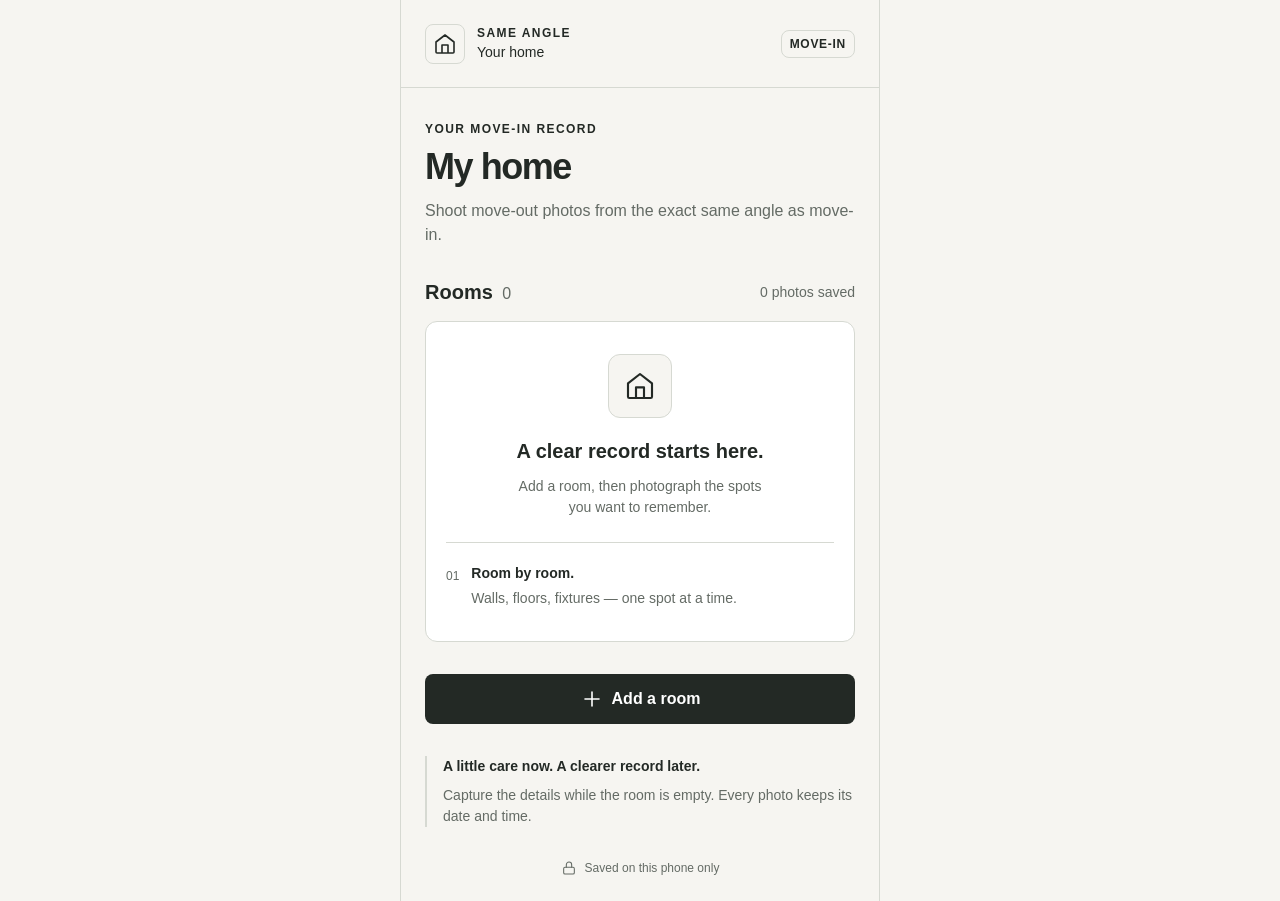
==== index.html @ a42464ee "Add rooms, spots and timestamped move-in capture" ====
<!doctype html>
<html lang="en">
<head>
  <meta charset="utf-8">
  <meta name="viewport" content="width=device-width, initial-scale=1, viewport-fit=cover">
  <meta name="theme-color" content="#f6f5f1">
  <meta name="description" content="Photograph your move-in. Keep a clear record of every room, on this phone only.">
  <title>Same Angle</title>
  <link rel="stylesheet" href="css/app.css">
</head>
<body>
  <main id="app" tabindex="-1"></main>
  <dialog id="sheet" aria-labelledby="sheet-title"></dialog>
  <div id="toast" role="status" aria-live="polite"></div>
  <script type="module" src="js/app.js"></script>
</body>
</html>
---- css/app.css ----
:root {
  color-scheme: light;
  --paper: #f6f5f1;
  --surface: #fff;
  --ink: #232925;
  --muted: #646b65;
  --line: #d6d9d2;
  --camera: #161b18;
  --danger: #9d352a;
  --text-xs: 12px;
  --text-sm: 14px;
  --text-base: 16px;
  --text-lg: 20px;
  --text-xl: 28px;
  --text-display: 36px;
  --s1: 4px;
  --s2: 8px;
  --s3: 12px;
  --s4: 16px;
  --s5: 20px;
  --s6: 24px;
  --s8: 32px;
  --s10: 40px;
  --s12: 48px;
  --radius: 12px;
  --radius-small: 8px;
  --shadow: 0 2px 8px #23292508;
  --shadow-sheet: 0 16px 48px #0003;
  font-family: -apple-system, BlinkMacSystemFont, "Segoe UI", sans-serif;
  font-size: var(--text-base);
  font-variant-numeric: tabular-nums;
  line-height: 1.5;
  color: var(--ink);
  background: var(--paper);
}
* { box-sizing: border-box; }
body { margin: 0; }
button, input { font: inherit; }
button, a, input, label { -webkit-tap-highlight-color: transparent; }
button, a { touch-action: manipulation; }
button, .upload-button { cursor: pointer; }
button { min-height: var(--s12); border: 1px solid transparent; }
button:disabled { cursor: wait; opacity: .45; }
a { color: inherit; text-decoration: none; }
svg { width: var(--s6); height: var(--s6); flex-shrink: 0; }
img { display: block; max-width: 100%; }
h1, h2, h3, p { margin: 0; }
h1 { font-size: var(--text-display); letter-spacing: -.04em; line-height: 1.15; font-weight: 650; overflow-wrap: anywhere; }
h2 { font-size: var(--text-lg); line-height: 1.3; font-weight: 600; overflow-wrap: anywhere; }
h3 { font-size: var(--text-base); font-weight: 600; overflow-wrap: anywhere; }
:focus-visible { outline: 3px solid var(--muted); outline-offset: var(--s1); }
#app { max-width: 480px; min-height: 100dvh; margin: auto; outline: none; }
.appbar { display: flex; align-items: center; gap: var(--s3); min-height: 88px; padding: var(--s4) var(--s6); border-bottom: 1px solid var(--line); }
.brand-icon { display: grid; place-items: center; height: var(--s10); width: var(--s10); border: 1px solid var(--line); border-radius: var(--radius-small); }
.eyebrow { font-size: var(--text-xs); font-weight: 650; letter-spacing: .12em; }
.bar-title { font-size: var(--text-sm); }
.badge { margin-left: auto; font-size: var(--text-xs); letter-spacing: .06em; font-weight: 600; border: 1px solid var(--line); border-radius: var(--radius-small); padding: var(--s1) var(--s2); white-space: nowrap; }
.page { padding: var(--s8) var(--s6) var(--s6); }
.page-heading { margin-bottom: var(--s8); }
.page-heading h1 { margin-top: var(--s2); margin-bottom: var(--s3); }
.muted { color: var(--muted); }
.small { font-size: var(--text-sm); }
.section-heading { display: flex; align-items: center; justify-content: space-between; gap: var(--s2); margin-bottom: var(--s4); }
.count { color: var(--muted); font-weight: 400; font-size: var(--text-base); margin-left: var(--s1); }
.empty-state { padding: var(--s8) var(--s5); border: 1px solid var(--line); border-radius: var(--radius); background: var(--surface); text-align: center; margin-bottom: var(--s5); }
.empty-icon { display: grid; place-items: center; margin: 0 auto var(--s5); width: 64px; height: 64px; background: var(--paper); border: 1px solid var(--line); border-radius: var(--radius); }
.empty-icon svg { width: var(--s8); height: var(--s8); }
.empty-state > p { margin: var(--s3) auto 0; color: var(--muted); font-size: var(--text-sm); max-width: 264px; }
.empty-example { display: flex; align-items: flex-start; gap: var(--s3); text-align: left; margin-top: var(--s6); padding-top: var(--s5); border-top: 1px solid var(--line); font-size: var(--text-sm); }
.empty-example > span { color: var(--muted); font-size: var(--text-xs); padding-top: var(--s1); }
.empty-example p { color: var(--muted); margin-top: var(--s1); }
.primary, .secondary, .danger { display: inline-flex; align-items: center; justify-content: center; gap: var(--s2); border-radius: var(--radius-small); padding: var(--s3) var(--s4); font-weight: 600; }
.primary { background: var(--ink); color: var(--surface); }
.secondary { background: var(--surface); color: var(--ink); border-color: var(--line); }
.danger { background: var(--danger); color: var(--surface); }
.text-danger { color: var(--danger); background: transparent; border-radius: var(--radius-small); }
.full { width: 100%; margin-top: var(--s3); }
.note { border-left: 2px solid var(--line); margin-top: var(--s8); padding-left: var(--s4); font-size: var(--text-sm); }
.note strong { font-weight: 550; }
.note p { color: var(--muted); margin-top: var(--s2); }
.privacy { display: flex; align-items: center; justify-content: center; gap: var(--s2); font-size: var(--text-xs); color: var(--muted); margin-top: var(--s8); }
.privacy svg { width: var(--s4); height: var(--s4); }
.icon-button { width: var(--s12); min-width: var(--s12); height: var(--s12); display: inline-flex; align-items: center; justify-content: center; background: transparent; color: inherit; border-radius: var(--radius-small); }
.card-list { display: grid; gap: var(--s4); margin-bottom: var(--s4); }
.room-card { display: flex; align-items: center; background: var(--surface); border: 1px solid var(--line); border-radius: var(--radius); box-shadow: var(--shadow); padding-right: var(--s1); }
.room-link { display: flex; align-items: center; gap: var(--s3); padding: var(--s4) 0 var(--s4) var(--s4); flex: 1; min-width: 0; }
.room-link > div { flex: 1; min-width: 0; }
.room-link > svg { width: var(--s4); }
.room-thumb { width: 64px; height: 64px; object-fit: cover; border-radius: var(--radius-small); flex-shrink: 0; }
.placeholder { display: grid; place-items: center; color: var(--muted); background: var(--paper); }
.room-link p { margin-top: var(--s1); }
.spot-card { background: var(--surface); border: 1px solid var(--line); border-radius: var(--radius); overflow: hidden; box-shadow: var(--shadow); }
.spot-photo, .review-photo { width: 100%; aspect-ratio: 4/3; object-fit: contain; background: var(--camera); }
.review-photo { border-radius: var(--radius); }
.spot-details { display: flex; justify-content: space-between; gap: var(--s2); padding: var(--s4); }
.spot-details > div { min-width: 0; }
.photo-caption, time { font-size: var(--text-xs); color: var(--muted); }
.photo-caption { margin-top: var(--s3); margin-bottom: var(--s1); }
.retake { display: flex; align-items: center; justify-content: space-between; min-height: var(--s12); border-top: 1px solid var(--line); padding: var(--s3) var(--s4); font-size: var(--text-sm); }
.retake svg { width: var(--s4); }
.photo-placeholder { display: flex; flex-direction: column; align-items: center; justify-content: center; gap: var(--s3); min-height: 160px; background: var(--paper); color: var(--muted); font-size: var(--text-sm); }
label { display: block; margin: var(--s6) 0 var(--s2); font-size: var(--text-sm); font-weight: 600; }
input { width: 100%; min-height: var(--s12); padding: var(--s3); background: var(--surface); border: 1px solid var(--muted); border-radius: var(--radius-small); color: var(--ink); }
dialog { color: var(--ink); background: var(--paper); border: 1px solid var(--line); border-radius: var(--radius) var(--radius) 0 0; width: min(100%, 480px); max-width: 480px; max-height: 85dvh; margin: auto auto 0; padding: var(--s6); box-shadow: var(--shadow-sheet); }
dialog::backdrop { background: #161b1880; }
dialog h2 { margin-bottom: var(--s3); }
.handle { display: block; width: var(--s8); height: var(--s1); background: var(--line); border-radius: var(--radius-small); margin: 0 auto var(--s6); }
.sheet-actions { display: grid; grid-template-columns: 1fr 1fr; gap: var(--s3); margin-top: var(--s6); }
.sheet-content { display: grid; gap: var(--s3); }
#toast { position: fixed; bottom: max(var(--s6), env(safe-area-inset-bottom)); left: 50%; transform: translate(-50%, var(--s4)); width: max-content; max-width: calc(100% - var(--s8)); padding: var(--s3) var(--s4); border: 1px solid var(--muted); border-radius: var(--radius-small); color: var(--surface); background: var(--ink); font-size: var(--text-sm); box-shadow: var(--shadow-sheet); opacity: 0; pointer-events: none; transition: opacity .15s, transform .15s; z-index: 3; }
#toast.visible { opacity: 1; transform: translate(-50%, 0); }
.camera-screen { min-height: 100dvh; background: var(--camera); color: var(--surface); display: flex; flex-direction: column; padding-bottom: env(safe-area-inset-bottom); }
.camera-screen .appbar { border-color: var(--muted); }
.camera-screen .badge { border-color: var(--muted); }
.camera-heading { padding: var(--s5) var(--s6); }
.camera-heading h1 { font-size: var(--text-xl); }
.camera-heading p { margin-top: var(--s1); font-size: var(--text-sm); }
.viewfinder { position: relative; aspect-ratio: 4/3; width: 100%; background: #000; overflow: hidden; }
video { width: 100%; height: 100%; object-fit: contain; display: block; }
.viewfinder-corners { position: absolute; inset: var(--s4); border: 1px solid #ffffff80; pointer-events: none; border-radius: var(--radius-small); }
.camera-status { position: absolute; inset: 0; padding: var(--s8); background: var(--camera); display: flex; flex-direction: column; align-items: center; justify-content: center; gap: var(--s3); text-align: center; }
.camera-status[hidden] { display: none; }
.camera-status p { max-width: 264px; font-size: var(--text-sm); }
.status-icon svg { width: var(--s10); height: var(--s10); }
.camera-controls { text-align: center; padding: var(--s5) var(--s6) var(--s6); margin-top: auto; }
.capture-hint { font-size: var(--text-xs); margin-bottom: var(--s5); }
.shutter { width: 80px; height: 80px; min-height: 80px; padding: var(--s1); border: 2px solid var(--surface); border-radius: 50%; background: transparent; }
.shutter span { display: block; height: 100%; width: 100%; border-radius: 50%; background: var(--surface); }
.upload-button { display: flex; align-items: center; justify-content: center; min-height: var(--s12); margin: var(--s4) 0 0; text-decoration: underline; text-underline-offset: var(--s1); }
.camera-private { font-size: var(--text-xs); margin-top: var(--s2); }
.visually-hidden { position: absolute; width: 1px; height: 1px; padding: 0; border: 0; overflow: hidden; clip-path: inset(50%); white-space: nowrap; }
.upload-button:has(+ input:focus-visible) { outline: 3px solid var(--surface); outline-offset: var(--s1); }
@media (min-width: 600px) { #app { border-inline: 1px solid var(--line); } }
@media (max-width: 359px) { .page, .appbar { padding-left: var(--s4); padding-right: var(--s4); } .room-thumb { width: var(--s12); height: var(--s12); } }
@media (prefers-reduced-motion: reduce) { *, *::before, *::after { transition: none !important; animation: none !important; scroll-behavior: auto !important; } }
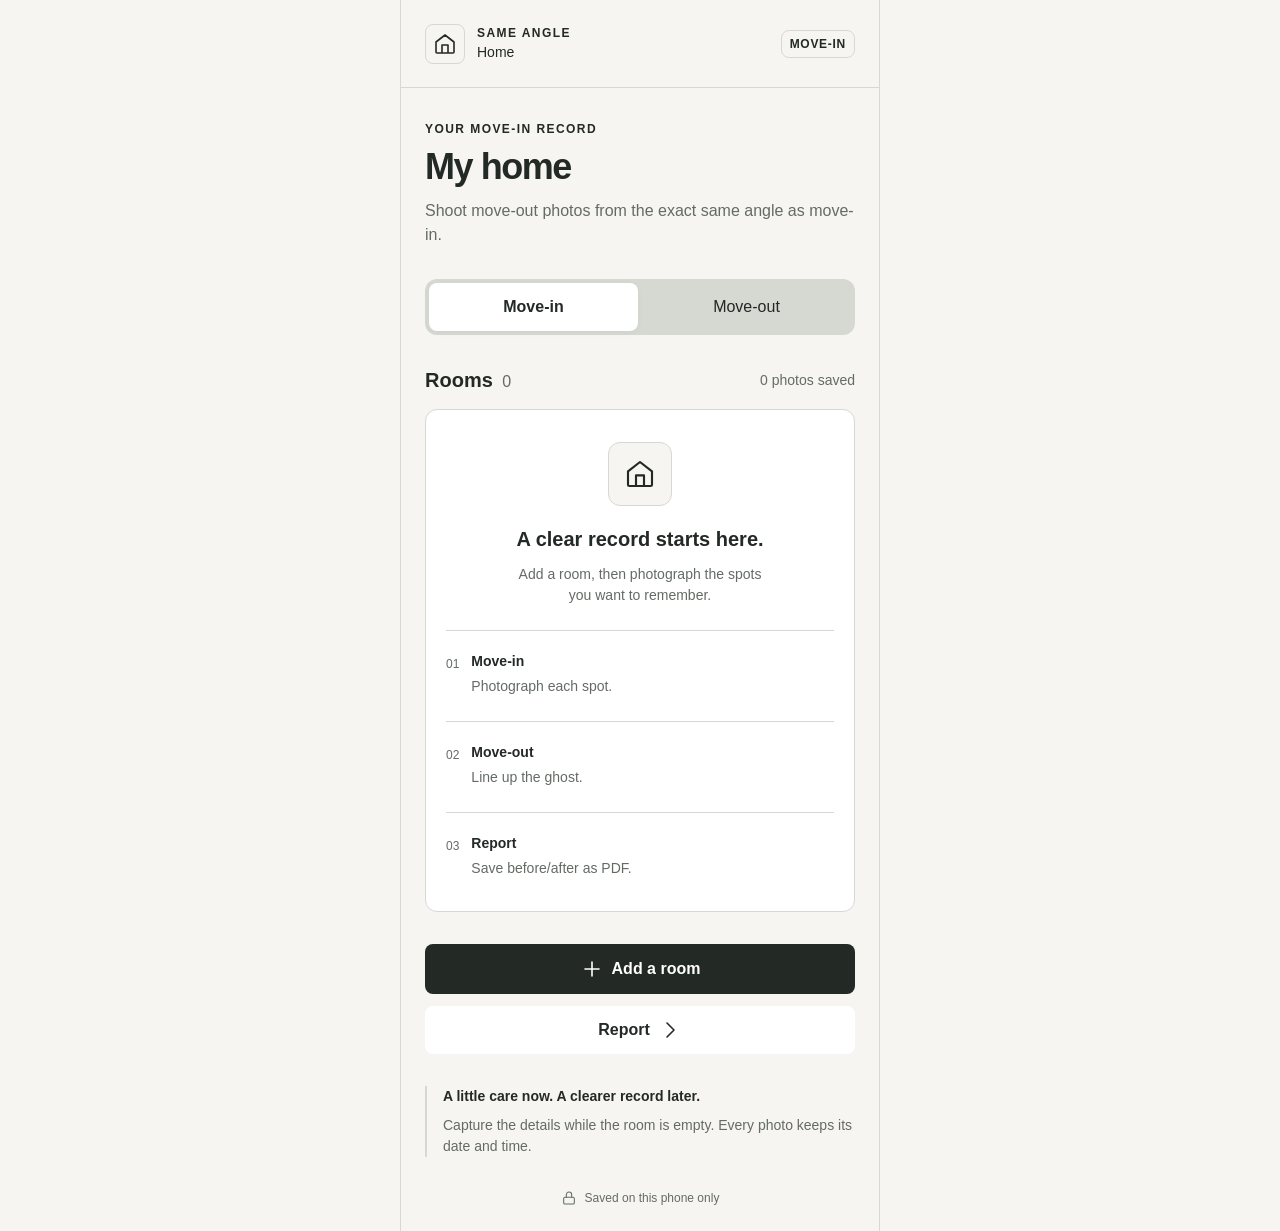
==== commit 9e611a59: "Add printable before/after report" ====
--- a/index.html
+++ b/index.html
@@ -7,6 +7,7 @@
   <meta name="description" content="Photograph your move-in. Keep a clear record of every room, on this phone only.">
   <title>Same Angle</title>
   <link rel="stylesheet" href="css/app.css">
+  <link rel="stylesheet" href="css/print.css" media="print">
 </head>
 <body>
   <main id="app" tabindex="-1"></main>
--- a/css/app.css
+++ b/css/app.css
@@ -133,3 +133,56 @@
 @media (min-width: 600px) { #app { border-inline: 1px solid var(--line); } }
 @media (max-width: 359px) { .page, .appbar { padding-left: var(--s4); padding-right: var(--s4); } .room-thumb { width: var(--s12); height: var(--s12); } }
 @media (prefers-reduced-motion: reduce) { *, *::before, *::after { transition: none !important; animation: none !important; scroll-behavior: auto !important; } }
+
+/* Slice 2: move-out alignment and pair review. */
+:root { --matched: #64d99c; --matched-ink: #205d3c; --amber: #f0c479; }
+.mode-switch { display: grid; grid-template-columns: 1fr 1fr; padding: var(--s1); gap: var(--s1); background: var(--line); border-radius: var(--radius); margin-bottom: var(--s8); }
+.mode-switch button { background: transparent; color: var(--ink); border-radius: var(--radius-small); }
+.mode-switch .selected { background: var(--surface); box-shadow: var(--shadow); font-weight: 600; }
+.ghost-photo { position: absolute; inset: 0; width: 100%; height: 100%; object-fit: contain; opacity: .5; pointer-events: none; }
+.ghost-photo[hidden] { display: none; }
+.viewfinder.matched .viewfinder-corners { border: var(--s1) solid var(--matched); }
+.match-controls { padding: var(--s4) var(--s6) 0; color: var(--amber); }
+.match-heading, .ghost-settings { display: flex; justify-content: space-between; gap: var(--s3); align-items: center; font-size: var(--text-sm); }
+.match-controls:has(+ .camera-controls) { font-variant-numeric: tabular-nums; }
+.camera-screen:has(.matched) .match-controls { color: var(--matched); }
+.match-hint { margin-top: var(--s2); font-size: var(--text-xs); min-height: var(--s8); }
+meter { display: block; width: 100%; height: var(--s4); margin-top: var(--s2); }
+meter::-webkit-meter-bar { background: var(--muted); border: 0; }
+meter::-webkit-meter-optimum-value { background: var(--amber); }
+.camera-screen:has(.matched) meter::-webkit-meter-optimum-value { background: var(--matched); }
+.ghost-settings { color: var(--surface); }
+.ghost-settings label { margin: 0; flex: 1; }
+.ghost-settings label span { font-weight: 400; }
+.ghost-toggle { color: var(--surface); background: transparent; text-decoration: underline; font-size: var(--text-sm); padding: var(--s2); }
+input[type="range"] { padding: 0; border: 0; accent-color: var(--surface); background: transparent; margin: 0; }
+.pair-photos { display: grid; gap: var(--s6); }
+.pair-photos figure { margin: 0; min-width: 0; }
+.pair-photos figcaption { font-size: var(--text-sm); font-weight: 600; margin-bottom: var(--s2); }
+.pair-photos img { width: 100%; aspect-ratio: 4/3; object-fit: contain; background: var(--camera); border-radius: var(--radius-small); }
+.pair-photos time { display: block; margin-top: var(--s2); }
+.pair-result { padding: var(--s4); margin-top: var(--s6); border: 1px solid var(--line); border-radius: var(--radius-small); font-size: var(--text-sm); }
+.pair-result.auto { color: var(--matched-ink); }
+.saved-after { padding: var(--s3) var(--s4); font-size: var(--text-xs); }
+@media (min-width: 440px) { .pair-photos { grid-template-columns: 1fr 1fr; gap: var(--s3); } }
+
+/* Slice 3: a plain, printable photo record. */
+.report-actions { margin-bottom: var(--s8); }
+.report-actions p { margin-top: var(--s2); text-align: center; }
+.report-heading { border-bottom: 1px solid var(--line); padding-bottom: var(--s6); margin-bottom: var(--s8); }
+.report-heading h1 { margin: var(--s3) 0; }
+.report-period { margin-bottom: var(--s2); font-size: var(--text-sm); }
+.report-room { margin-top: var(--s8); }
+.report-room > h2 { margin-bottom: var(--s4); }
+.report-pair { padding: var(--s4); margin-bottom: var(--s4); border: 1px solid var(--line); border-radius: var(--radius-small); background: var(--surface); }
+.report-pair-heading { margin-bottom: var(--s4); }
+.report-room-label { font-size: var(--text-xs); color: var(--muted); margin-bottom: var(--s1); overflow-wrap: anywhere; }
+.report-photos { display: grid; grid-template-columns: minmax(0, 1fr) minmax(0, 1fr); gap: var(--s3); }
+.report-photos figure { min-width: 0; margin: 0; }
+.report-photos img, .report-missing { width: 100%; aspect-ratio: 4/3; object-fit: contain; background: var(--paper); border-radius: var(--radius-small); }
+.report-missing { display: grid; place-items: center; padding: var(--s2); text-align: center; font-size: var(--text-xs); color: var(--muted); border: 1px dashed var(--line); }
+.report-photos figcaption { margin-top: var(--s2); font-size: var(--text-xs); overflow-wrap: anywhere; }
+.report-photos time { color: inherit; }
+.report-result { margin-top: var(--s4); padding-top: var(--s3); border-top: 1px solid var(--line); font-size: var(--text-xs); }
+.report-empty { margin-bottom: var(--s6); font-size: var(--text-sm); }
+.report-footer { margin-top: var(--s8); padding-top: var(--s4); border-top: 1px solid var(--line); font-size: var(--text-xs); color: var(--muted); }
--- a/css/print.css
+++ b/css/print.css
@@ -0,0 +1,20 @@
+/* Original implementation, MIT. One complete pair per printed page. */
+@page { size: A4 portrait; margin: 16mm; }
+@media print {
+  :root, body { background: white; color: black; }
+  #app { max-width: none; min-height: 0; margin: 0; border: 0; }
+  .appbar, .report-actions, #sheet, #toast { display: none !important; }
+  .report-page { padding: 0; }
+  .report-heading { padding-bottom: 6mm; margin-bottom: 6mm; }
+  .report-heading h1 { font-size: 24pt; }
+  .report-room { margin-top: 0; }
+  .report-room > h2 { break-after: avoid; page-break-after: avoid; }
+  .report-room + .report-room, .report-pair + .report-pair { break-before: page; page-break-before: always; }
+  .report-pair { break-inside: avoid; page-break-inside: avoid; box-shadow: none; border-radius: 0; padding: 4mm 0; margin-bottom: 0; }
+  .report-pair-heading { break-after: avoid; page-break-after: avoid; }
+  .report-photos { grid-template-columns: minmax(0, 1fr) minmax(0, 1fr); gap: 4mm; }
+  .report-photos img, .report-missing { height: 62mm; aspect-ratio: auto; object-fit: contain; background: white; border: 1px solid var(--line); border-radius: 0; }
+  .report-photos figcaption, .report-photos time { font-size: 9pt; color: black; }
+  .report-result, .report-footer, .report-room-label, .report-period { color: black; }
+  .report-footer { font-size: 9pt; break-inside: avoid; page-break-inside: avoid; }
+}
